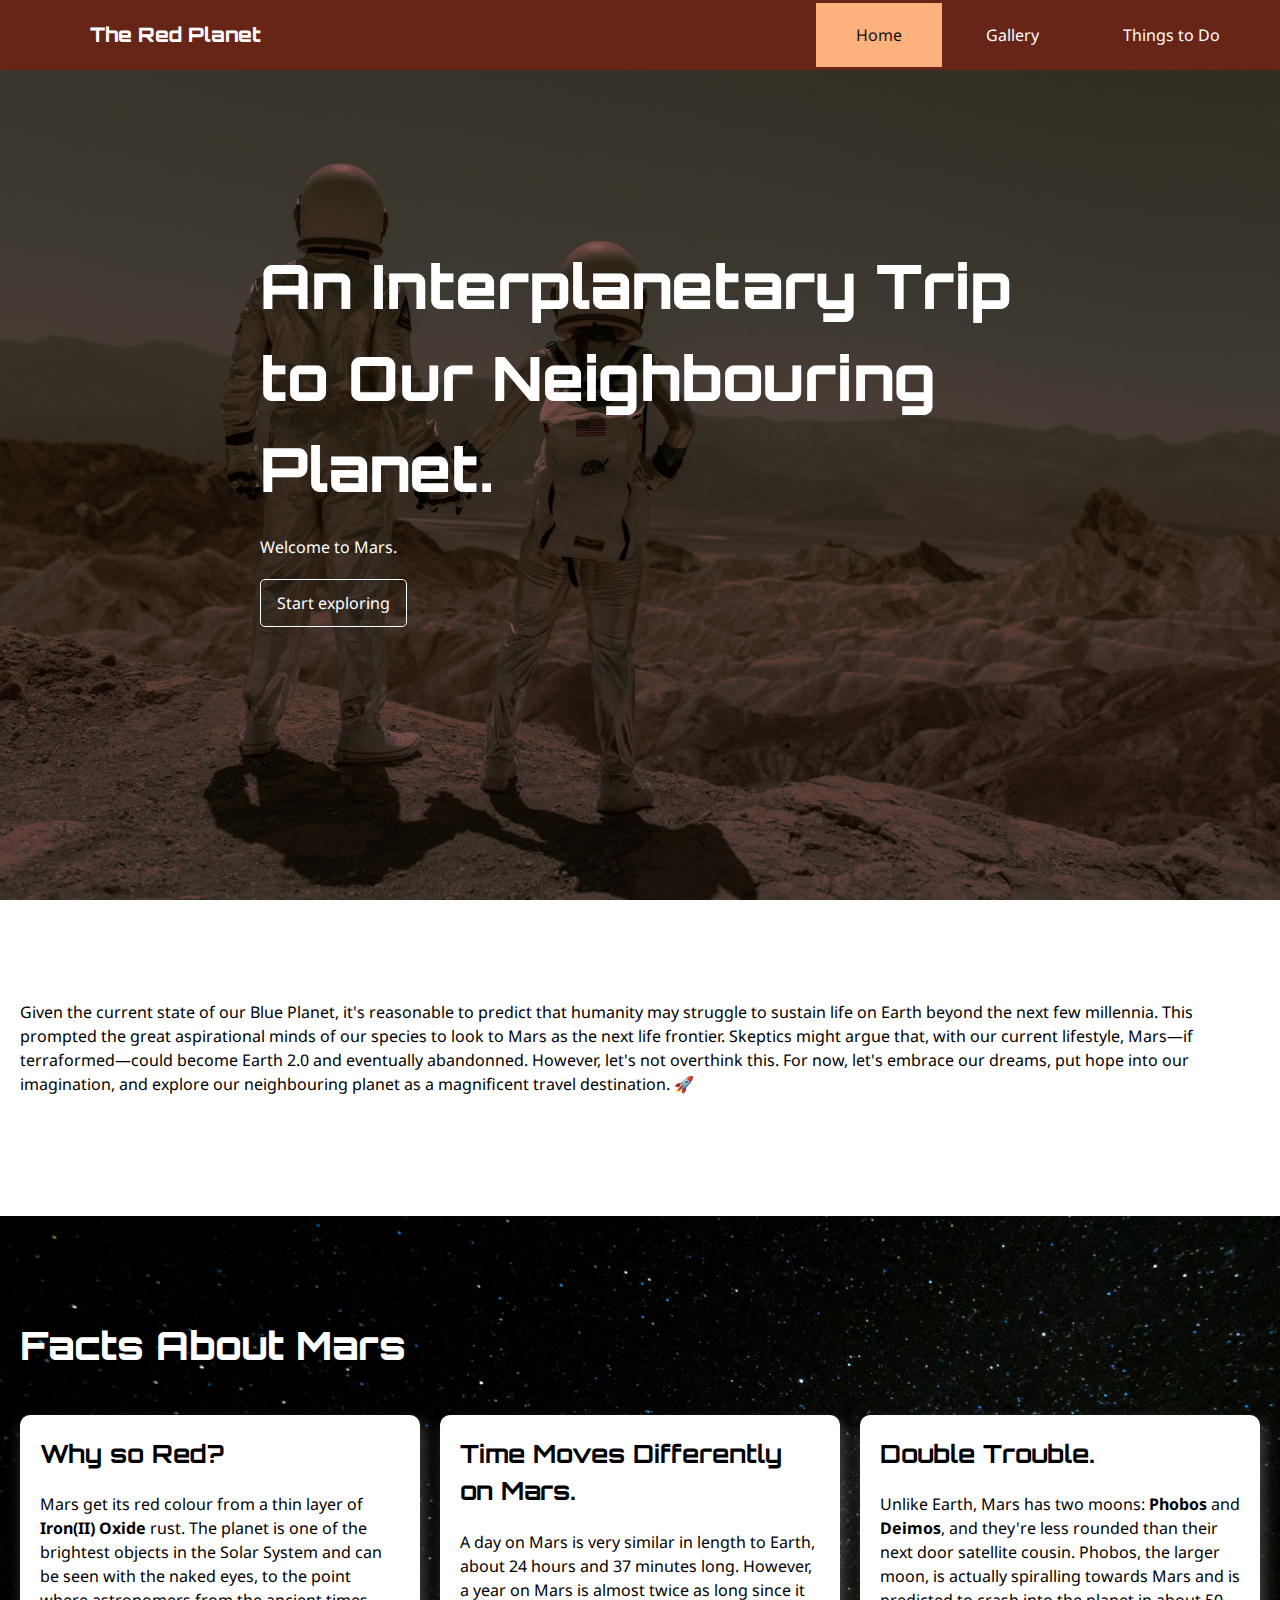
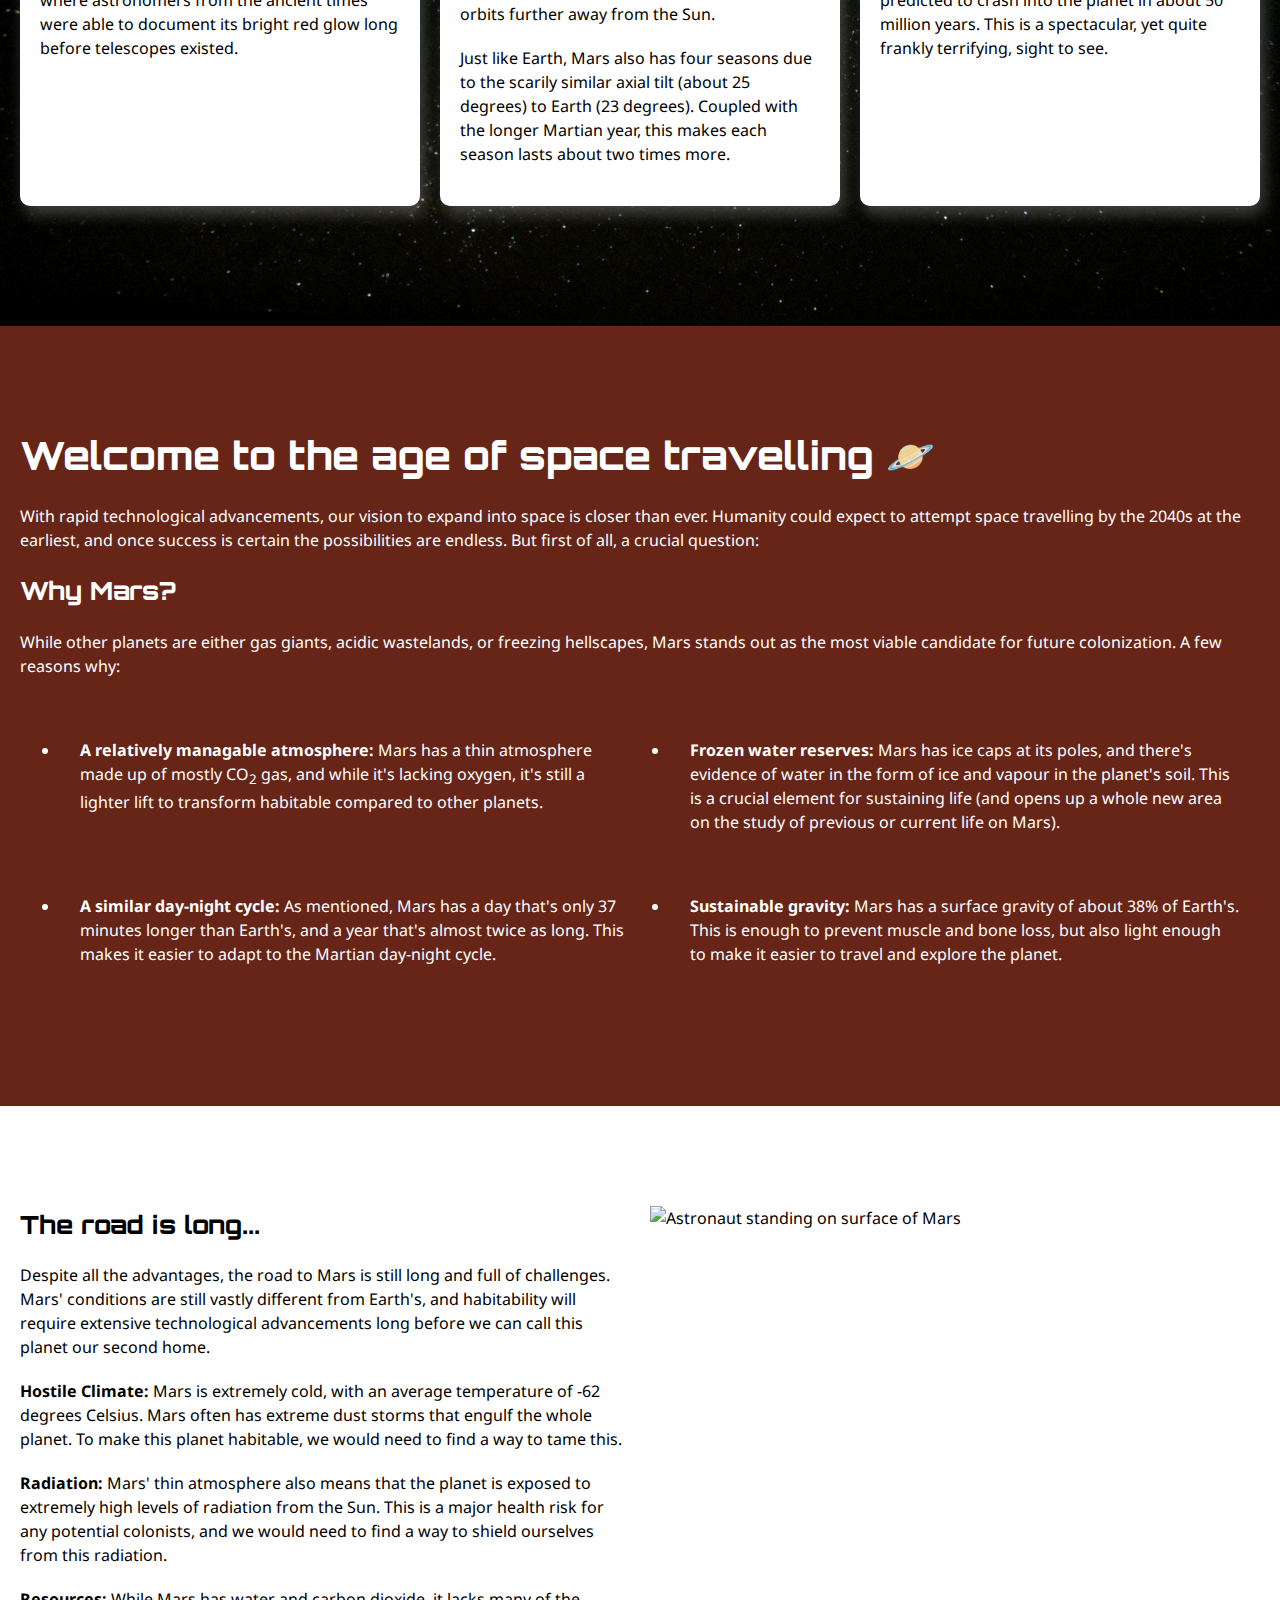
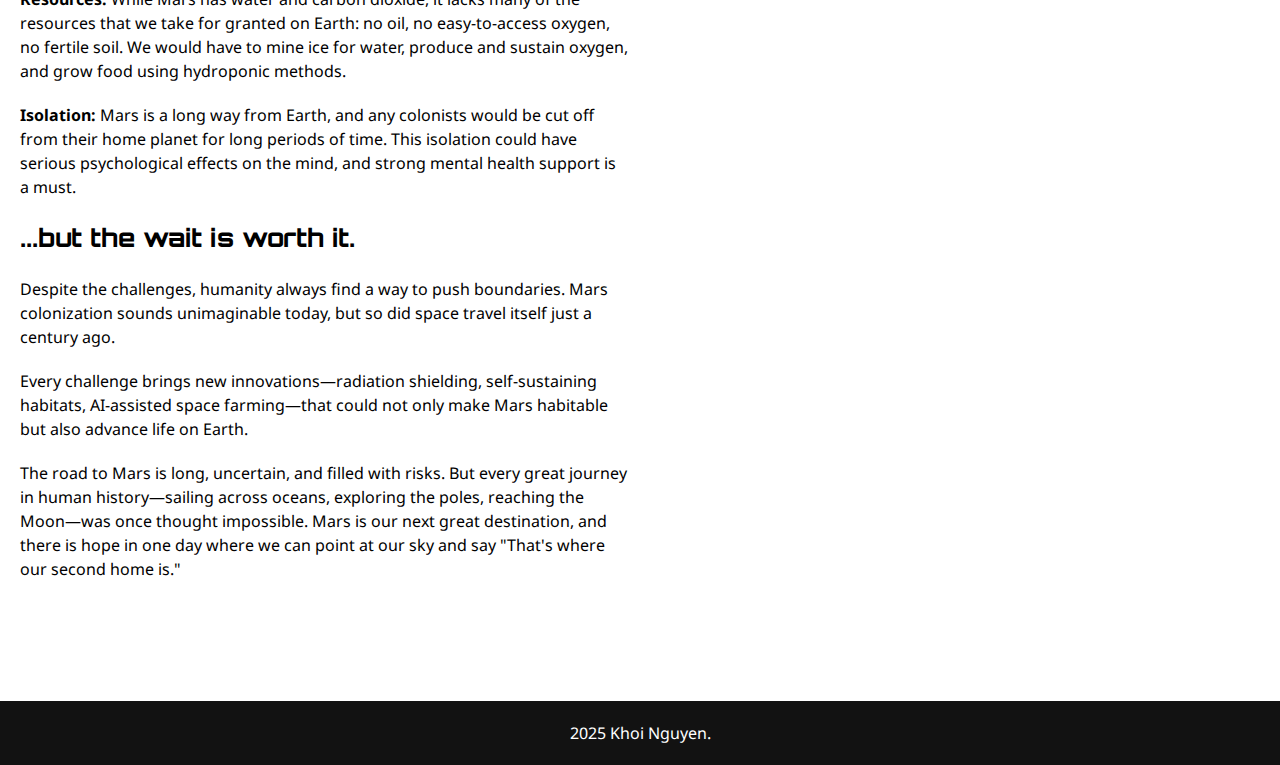
==== index.html @ 65ba0cb0 "Change things-to-do.html cards to flexbox" ====
<!DOCTYPE html>
<html lang="en-ca">

<head>
    <meta charset="UTF-8">
    <meta name="viewport" content="width=device-width, initial-scale=1.0">

    <link rel="preconnect" href="https://fonts.googleapis.com">
    <link rel="preconnect" href="https://fonts.gstatic.com" crossorigin>
    <link
        href="https://fonts.googleapis.com/css2?family=Noto+Sans:ital,wght@0,100..900;1,100..900&family=Orbitron:wght@400..900&display=swap"
        rel="stylesheet">

    <link rel="stylesheet" href="./css/reset.css">
    <link rel="stylesheet" href="./css/main.css">

    <link rel="icon" href="images/favicon.png">
    <title>The Red Planet</title>

</head>

<body>
    <a href="#main-content" class="skip-link">Skip to Content</a>
    <header>
        <nav>
            <div class="nav-container max-width">
                <p class="tagline">The Red Planet</p>
                <ul class="list-group-inline">
                    <li class="nav-current"><a href="#">Home</a></li>
                    <li><a href="./gallery.html">Gallery</a></li>
                    <li><a href="./things-to-do.html">Things to Do</a></li>
                </ul>
            </div>
        </nav>

        <div class="hero-banner hero-banner-home hero-banner-parallax overflow-hidden">
            <div class="hero-banner-content white">
                <h1>An Interplanetary Trip to Our Neighbouring Planet.</h1>
                <p>Welcome to Mars.</p>
                <button type="button" name="button" class="btn-ghost-reversed"><a href="#main-content"
                        class="btn-content">Start
                        exploring</a></button>
            </div>
        </div>
    </header>

    <main id="main-content">
        <section class="home-section-1 max-width pad-tb-100 pad-lr-20">
            <p>Given the current state of our Blue Planet, it's reasonable to predict that humanity may struggle to
                sustain life on Earth beyond the next few millennia. This prompted the great aspirational minds of our
                species to look to Mars as the next life frontier. Skeptics might argue that, with our current
                lifestyle, Mars—if terraformed—could become Earth 2.0 and eventually abandonned. However, let's not
                overthink this. For now, let's embrace our dreams, put hope into our imagination, and explore our
                neighbouring planet as a magnificent travel destination. 🚀</p>
        </section>

        <section class="home-section-2 bg-black pad-tb-100">
            <div class="max-width pad-lr-20">
                <h2 class="white">Facts About Mars</h2>
                <div class="grid grid-3 grid-gap-20 pad-tb-20" id="gallery">
                    <div class="gallery-item box-shadow-white bg-white rounded-corners pad-20">
                        <h3 class="bold">Why so Red?</h3>
                        <p>Mars get its red colour from a thin layer of <span class="bold">Iron(II) Oxide</span> rust.
                            The planet is one of the
                            brightest objects in the Solar System and can be seen with the naked eyes, to the point
                            where astronomers from the ancient times were able to document its bright red glow long
                            before telescopes existed.</p>
                    </div>

                    <div class="gallery-item box-shadow-white bg-white rounded-corners pad-20">
                        <h3 class="bold">Time Moves Differently on Mars.</h3>
                        <p>A day on Mars is very similar in length to Earth, about 24 hours and 37 minutes long.
                            However, a year on Mars is almost twice as long since it orbits further away from the Sun.
                        </p>
                        <p>Just like Earth, Mars also has four seasons due to the scarily similar axial tilt (about 25
                            degrees) to Earth (23 degrees). Coupled with the longer Martian year, this makes each season
                            lasts about two times more.</p>
                    </div>

                    <div class="gallery-item box-shadow-white bg-white rounded-corners pad-20">
                        <h3 class="bold">Double Trouble.</h3>
                        <p>Unlike Earth, Mars has two moons: <span class="bold">Phobos</span> and <span class="bold">Deimos</span>, and they're less rounded than their next
                            door satellite cousin. Phobos, the larger moon, is actually spiralling towards Mars and is
                            predicted
                            to crash into the planet in about 50 million years. This is a spectacular, yet quite frankly
                            terrifying, sight to see.</p>
                    </div>
                </div>

            </div>
        </section>

        <section class="home-section-3 white bg-dark-red pad-tb-100">
            <div class="max-width pad-lr-20">
                <h2>Welcome to the age of space travelling &#129680;</h2>
                <p>With rapid technological advancements, our vision to expand into space is closer than ever. Humanity
                    could expect to attempt space travelling by the 2040s at the earliest, and once success is certain
                    the possibilities are endless. But first of all, a crucial question:</p>
                <h3>Why Mars?</h3>
                <p>While other planets are either gas giants, acidic wastelands, or freezing hellscapes, Mars stands out
                    as the most viable candidate for future colonization. A few reasons why:</p>
                <ul class="grid grid-2 grid-gap-20 pad-tb-20">
                    <li class="pad-20"><span class="bold">A relatively managable atmosphere:</span> Mars has a thin
                        atmosphere made up
                        of mostly CO<sub>2</sub> gas, and while it's lacking oxygen, it's still a lighter lift to
                        transform habitable compared to other planets.</li>
                    <li class="pad-20"><span class="bold">Frozen water reserves:</span> Mars has ice caps at its poles,
                        and there's
                        evidence of water in the form of ice and vapour in the planet's soil. This is a crucial element
                        for sustaining life (and opens up a whole new area on the study of previous or current life on
                        Mars).</li>
                    <li class="pad-20"><span class="bold">A similar day-night cycle:</span> As mentioned, Mars has a day
                        that's only 37 minutes
                        longer than Earth's, and a year that's almost twice as long. This makes it easier to adapt to
                        the Martian day-night cycle.</li>
                    <li class="pad-20"><span class="bold">Sustainable gravity:</span> Mars has a surface gravity of
                        about 38% of Earth's. This is enough to prevent muscle and bone loss, but also light
                        enough to make it easier to travel and explore the planet.</li>
                </ul>
        </section>

        <section class="home-section-4 max-width pad-tb-100 pad-lr-20">
            <div class="grid grid-2 grid-gap-20">
                <div>
                    <h3>The road is long...</h3>
                    <p>Despite all the advantages, the road to Mars is still long and full of challenges. Mars'
                        conditions
                        are still vastly different from Earth's, and habitability will require extensive technological
                        advancements long before we can call this planet our second home.</p>

                    <p><span class="bold">Hostile Climate:</span> Mars is extremely cold, with an average temperature of
                        -62
                        degrees Celsius. Mars often has extreme dust storms that engulf the whole planet. To make this planet
                        habitable, we would need to find a way to tame this.</p>

                    <p><span class="bold">Radiation:</span> Mars' thin atmosphere also means that the planet is exposed
                        to
                        extremely high levels of radiation from the Sun. This is a major health risk for any potential
                        colonists, and we would need to find a way to shield ourselves from this radiation.</p>

                    <p><span class="bold">Resources:</span> While Mars has water and carbon dioxide, it lacks many of
                        the
                        resources that we take for granted on Earth: no oil, no easy-to-access oxygen, no fertile soil.
                        We
                        would have to mine ice for water, produce and sustain oxygen, and grow food using hydroponic
                        methods.</p>

                    <p><span class="bold">Isolation:</span> Mars is a long way from Earth, and any colonists would be
                        cut
                        off from their home planet for long periods of time. This isolation could have serious
                        psychological
                        effects on the mind, and strong mental health support is a must.</p>

                    <h3>...but the wait is worth it.</h3>
                    <p>Despite the challenges, humanity always find a way to push boundaries. Mars colonization sounds
                        unimaginable today, but so did space travel itself just a century ago.</p>

                    <p>Every challenge brings new innovations—radiation shielding, self-sustaining habitats, AI-assisted
                        space farming—that could not only make Mars habitable but also advance life on Earth.</p>

                    <p>The road to Mars is long, uncertain, and filled with risks. But every great journey in human
                        history—sailing across oceans, exploring the poles, reaching the Moon—was once thought
                        impossible.
                        Mars is our next great destination, and there is hope in one day where we can point at our sky
                        and
                        say "That's where our second home is."</p>
                </div>

                <div id="lightbox-gallery">
                    <div class="lightbox-overlay"><button class="btn-reg white" id="lightbox-btn"><svg width="32"
                                height="32" viewBox="0 0 32 32" fill="none" xmlns="http://www.w3.org/2000/svg"
                                style="stroke: white; stroke-width: 4;">
                                <line x1="3" y1="3" x2="29" y2="29" />
                                <line x1="29" y1="3" x2="3" y2="29" />
                            </svg>
                            <p>Exit</p>
                        </button></div>
                    <picture class="gallery-item"  style="height: 100%;">
                        <source srcset="./images/mars-3-400px.jpg,
                                ./images/mars-3-800px.jpg 2x,
                                ./images/mars-3-1200px.jpg 3x" media="(max-width: 320px)">

                        <source srcset="./images/mars-3-800px.jpg,
                                ./images/mars-3-1600px.jpg 2x,
                                ./images/mars-3-2400px.jpg 3x" media="(max-width: 768px)">

                        <source srcset="./images/mars-3-1200px.jpg,
                                ./images/mars-3-2400px.jpg 2x,
                                ./images/mars-3-3600px.jpg 3x" media="(max-width: 1024px)">


                        <img src="./images/mars-3-3600px.jpg" alt="Astronaut standing on surface of Mars">
                    </picture>
                </div>
            </div>


        </section>
    </main>

    <footer class="bg-black white pad-tb-20">
        <div class="max-width text-center">

            <p class="marg-b-0">2025 Khoi Nguyen.</p>
        </div>

    </footer>

    <script src="./js/myscripts.js"></script>
</body>

</html>
---- css/main.css ----
/* ---------- UNIVERSAL STYLES ---------- */

* {
    font-family: Helvetica, sans-serif;
    font-family: "Noto Sans", sans-serif;
    line-height: auto;
    scroll-behavior: smooth;
    --black: #121212;
    --white: #fff;
    --light-grey: #d6d6d6;
    --primary: #672518;
    --secondary: #fdb17d;
}

h1,
h2,
h3,
h4,
h5,
h6,
p {
    margin-bottom: 20px;
}

h1,
h2,
h3,
h4,
h5,
h6 {
    font-family: "Orbitron", sans-serif;
    font-weight: 800;
}

a {
    color: var(--primary);
}

button {
border-radius: 5px;
}

button a {
    display: inline-block;
    text-decoration: none;
    padding: 10px;
}

section {
    margin-bottom: 20px;
}

table {
    width: 100%;
    border-spacing: 0;
    text-align: left;
    border-collapse: collapse;
}

th,
td {
    border: 1px solid var(--black);
    padding: 10px;
}

.table-content-center thead,
.table-content-center tbody td {
    text-align: center;
}

.skip-link {
    position: absolute;
    top: -100px;
    left: 0;
    padding: 20px;
    z-index: 2000000;
    font-size: 1.25rem;
    background-color: var(--white);
}

.skip-link:focus {
    top: 0;
}

picture {
    width: 100%;
}

picture img {
    width: 100%;
    height: 100%;
    object-fit: cover;
}




/* ---------- REUSABLE CLASSES ---------- */

.block {
    display: block;
}

.max-width {
    max-width: 1440px;
    margin-left: auto;
    margin-right: auto;
}

.max-width-narrow {
    max-width: 800px;
    margin-left: auto;
    margin-right: auto;
}

.overflow-hidden {
    overflow: hidden;
}

.vertical-align {
    margin-top: auto;  
    margin-bottom: auto;
}



.flex {
    display: flex;
    flex-direction: column;
    flex-wrap: wrap;
}

.flex-row {
    flex-direction: row;
}

.flex-reverse {
    flex-direction: column-reverse;
}

.flex-a-i-center {
    align-items: center;
}

.flex-a-s-center {
    align-self: center;
}

/* .gap-20 {
    gap: 20px;
} */

.flex-item-r-25 {
    flex: 0 0 50%;
    padding: 10px;
}

.flex-item-img img {
    position: relative;
    min-width: 135%;
    left: -20%;
    top: -10%;
}

.flex-item-33,
.flex-item-50,
.flex-item-67,
.flex-item-100 {
    flex: 100%;
}



.grid {
    display: grid;
}

.grid-1-2-3rd, .grid-2, .grid-3, .grid-4 {
    grid-template-columns: 1fr;
}

.grid-gap-20 {
    gap: 20px;
}

.grid-content-center {
    justify-content: center;
    align-items: center;
}



.h-sans {
    font-family: "Noto Sans", serif;
}

.text-center {
    text-align: center;
}

.bold {
    font-weight: bold;
}

.italic {
    font-style: italic;
}

.white,
.text-white {
    color: white;
}



.bg-white {
    background-color: var(--white);
}

.bg-black {
    background-color: var(--black);
}

.bg-grey {
    background-color: var(--light-grey);
}

.bg-dark-red {
    background-color: var(--primary);
}

.bg-light-red {
    background-color: var(--secondary);
}



.box-shadow {
    box-shadow: 4px 8px 16px rgba(144, 144, 144, .3);
}

.box-shadow-white {
    box-shadow: 4px 8px 16px rgba(255, 255, 255, .25);
}

.box-shadow-light-red {
    box-shadow: 4px 8px 16px rgba(255, 212, 212, .3);
}

.rounded-corners {
    border-radius: 10px;
}



/* margins and paddings */

.marg-b-20, .marg-b-50 {
    margin-bottom: 20px;
}

.marg-b-0 {
    margin-bottom: 0;
}

.pad-20 {
    padding: 20px;
}

.pad-lr-20 {
    padding-left: 20px;
    padding-right: 20px;
}

.pad-tb-20 {
    padding-top: 20px;
    padding-bottom: 20px;
}

.pad-tb-50 {
    padding-top: 50px;
    padding-bottom: 50px;
}

.pad-tb-100 {
    padding-top: 20px;
    padding-bottom: 20px;
}



.btn-reg {
    border: none;
    background-color: var(--primary);
}

.btn-reg a {
    color: var(--white) !important;
}

.btn-reg a:hover {
    color: var(--black);
}

.btn-reversed {
    border: none;
    background-color: var(--white);
}

.btn-reversed a {
    color: var(--primary) !important;
}

.btn-reversed:hover {
    background-color: var(--black);
}

.btn-reversed a:hover {
    color: var(--white) !important;
}

.btn-ghost-reversed {
    border: 1px solid var(--white);
    background: none;
}

.btn-ghost-reversed a {
    color: var(--white) !important;
}

.btn-ghost-reversed:hover {
    background-color: var(--secondary);
    border-color: var(--secondary);
}

.btn-ghost-reversed a:hover {
    color: var(--black) !important;
}



.lightbox {
    position: fixed;
    z-index: 1500;
    bottom: calc(25% - 200px);
    left: 0;
    width: 100%;
    height: fit-content;
    max-width: 800px;
    padding: 20px;
}

.lightbox img {
    object-fit: contain;

}

.lightbox-overlay {
    display: none;
    position: fixed;
    z-index: 1000;
    top: 0;
    left: 0;
    width: 100%;
    height: 100%;
    background-color: var(--black);
}

.lightbox-overlay button {
    position: absolute;
    z-index: 2000;
    top: calc(30%);
    right: 0;
    background-color: inherit;
    padding: 20px;
}

.lightbox-overlay svg, .lightbox-overlay p {
    position: relative;
    z-index: 2500;
}



.ani-up {
    transition: transform 0.4s ease-in-out;
    transform: translateY(-16px);
}



/* ---------- HEADER STYLES ---------- */

nav {
    position: fixed;
    top: 0;
    width: 100%;
    z-index: 10000;
    background-color: var(--primary);
    padding: 0 20px;
}

.nav-container {
    width: 100%;
    display: flex;
    flex-direction: column;
    justify-content: space-between;
    align-items: center;
    margin-left: auto;
    margin-right: auto;
    text-align: center;
}

.nav-container ul {
    width: 100%;
    padding: 0;
}

.nav-container li {
    display: inline-block;
    width: 100%;
}

.nav-container li:hover {
    background-color: var(--secondary);
}

nav p,
nav a {
    display: inline-block;
    width: 100%;
    color: var(--white);
    text-decoration: none;
}

nav a {
    padding: 20px 40px;
}

nav a:hover {
    color: var(--black);
}

nav .tagline {
    font-size: 1.25rem;
    font-family: "Orbitron", sans-serif;
    font-weight: 800;
    padding: 20px;
    margin-bottom: 0;
}

.nav-current {
    background-color: var(--secondary);
}

.nav-current a {
    color: var(--black);
}

.nav-current:hover, .nav-current a:hover {
    pointer-events: none;
}



.hero-banner-home {
    background-color: rgba(67, 7, 7, 0.67);
    background-image: url("../images/mars-1.jpg");
    background-blend-mode: color-burn;
    min-height: 100vh !important;
    margin-top: 100px;

}

.hero-banner-attr {
    background-color: var(--light-grey);
}

.hero-banner {
    background-size: cover;
    background-position: center;
    background-repeat: no-repeat;
    height: 20vh;
    min-height: 300px;
}

.hero-banner-content {
    max-width: 800px;
    padding: 20px;
    /* background-color: #eb2940; */
    margin-left: auto;
    margin-right: auto;
    margin-top: 2vh;
}

.hero-banner-home .hero-banner-content {
    margin-top: 40vh;
}

.hero-banner-parallax {
    background-attachment: fixed;
}



/* ---------- MAIN CONTENT STYLES ---------- */

.home-section-2 {
    background-image: url("../images/stars-1.jpg");
    background-size: cover;
    background-position: center;
    background-repeat: no-repeat;
}



@media only screen and (min-width: 768px) {

    /* Type scale setup by https://typescale.com/ */

    h1 {
        font-size: 3.815rem;
    }

    h2 {
        font-size: 2.441rem;
    }

    /* h3 {
        font-size: 1.953rem;
    } */

    h3,
    h4 {
        font-size: 1.563rem;
    }

    h5 {
        font-size: 1.25rem;
    }

    h6 {
        font-size: 1rem;
    }

    section {
        margin-bottom: 0;
    }

    .marg-b-50 {
        margin-bottom: 50px;
    }

    .pad-tb-100 {
        padding-top: 100px;
        padding-bottom: 100px;
    }



    .flex {
        flex-direction: row;
        flex-wrap: wrap;
    }

    .flex-item-r-25 {
        flex: 25%;
    }

    .flex-item-33 {
        flex: 0 0 33.3%;
    }

    .flex-item-50 {
        flex: 0 0 50%;
    }

    .flex-item-67 {
        flex: 0 0 66.7%;
    }

    .grid-1-2-3rd {
        grid-template-columns: 1fr 2fr;
    }

    .grid-2, .grid-4 {
        grid-template-columns: repeat(2, 1fr);
    }

    .grid-3 {
        grid-template-columns: repeat(3, 1fr);
    }



    .nav-container {
        flex-direction: row;
    }

    .nav-container ul {
        width: 75%;
        text-align: end;
    }

    .nav-container li {
        width: max-content;
    }

    nav .tagline {
        width: 25%;
    }

    .hero-banner {
        height: 20vh;
        padding: 40px;
    }

    .hero-banner-home {
        margin-top: 0;
    }

    .hero-banner-home .hero-banner-content {
        margin-top: 20vh;
    }

}

@media only screen and (min-width: 1024px) {

    .grid-4 {
        grid-template-columns: repeat(4, 1fr);
    }

    .lightbox {
        bottom: calc(25% - 100px);
        left: calc(50% - 400px);
        padding: 40px;
    }

    .lightbox-overlay button {
        top: 10%;
        right: 10%;
    }

}
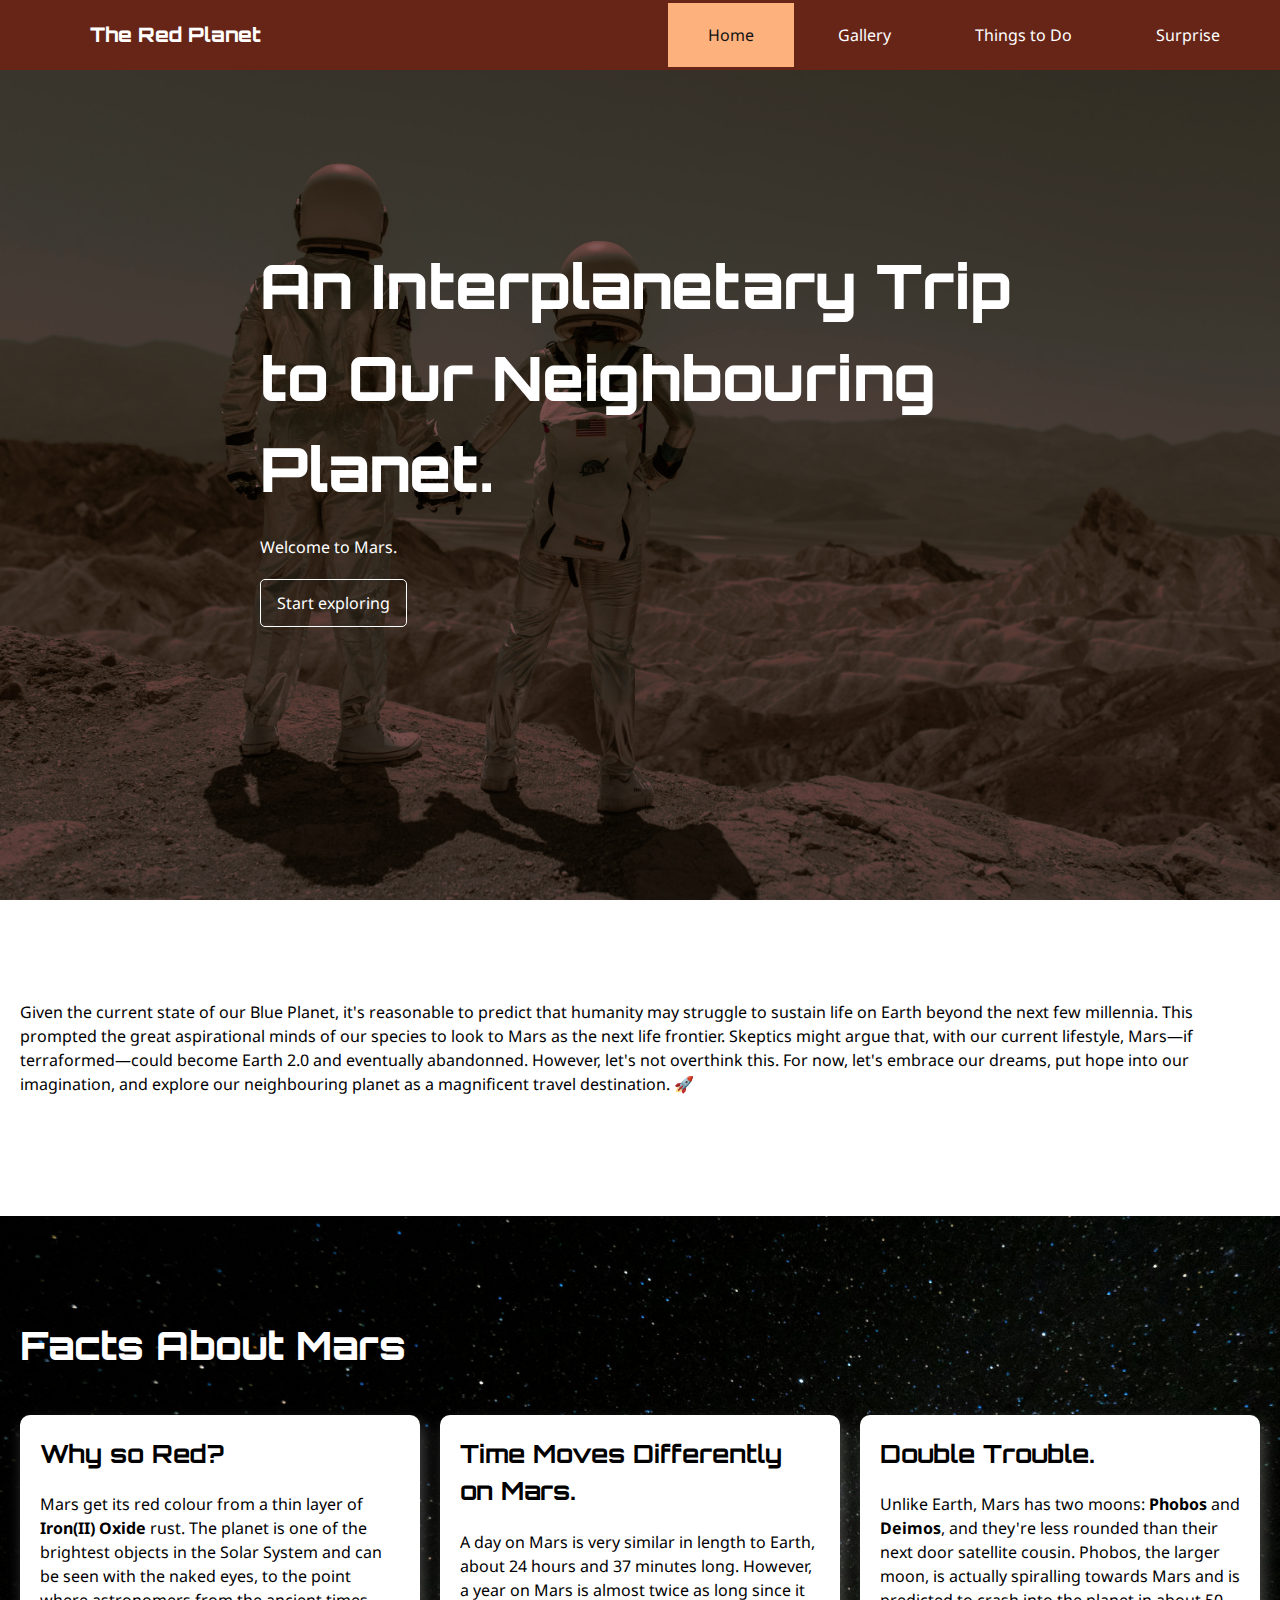
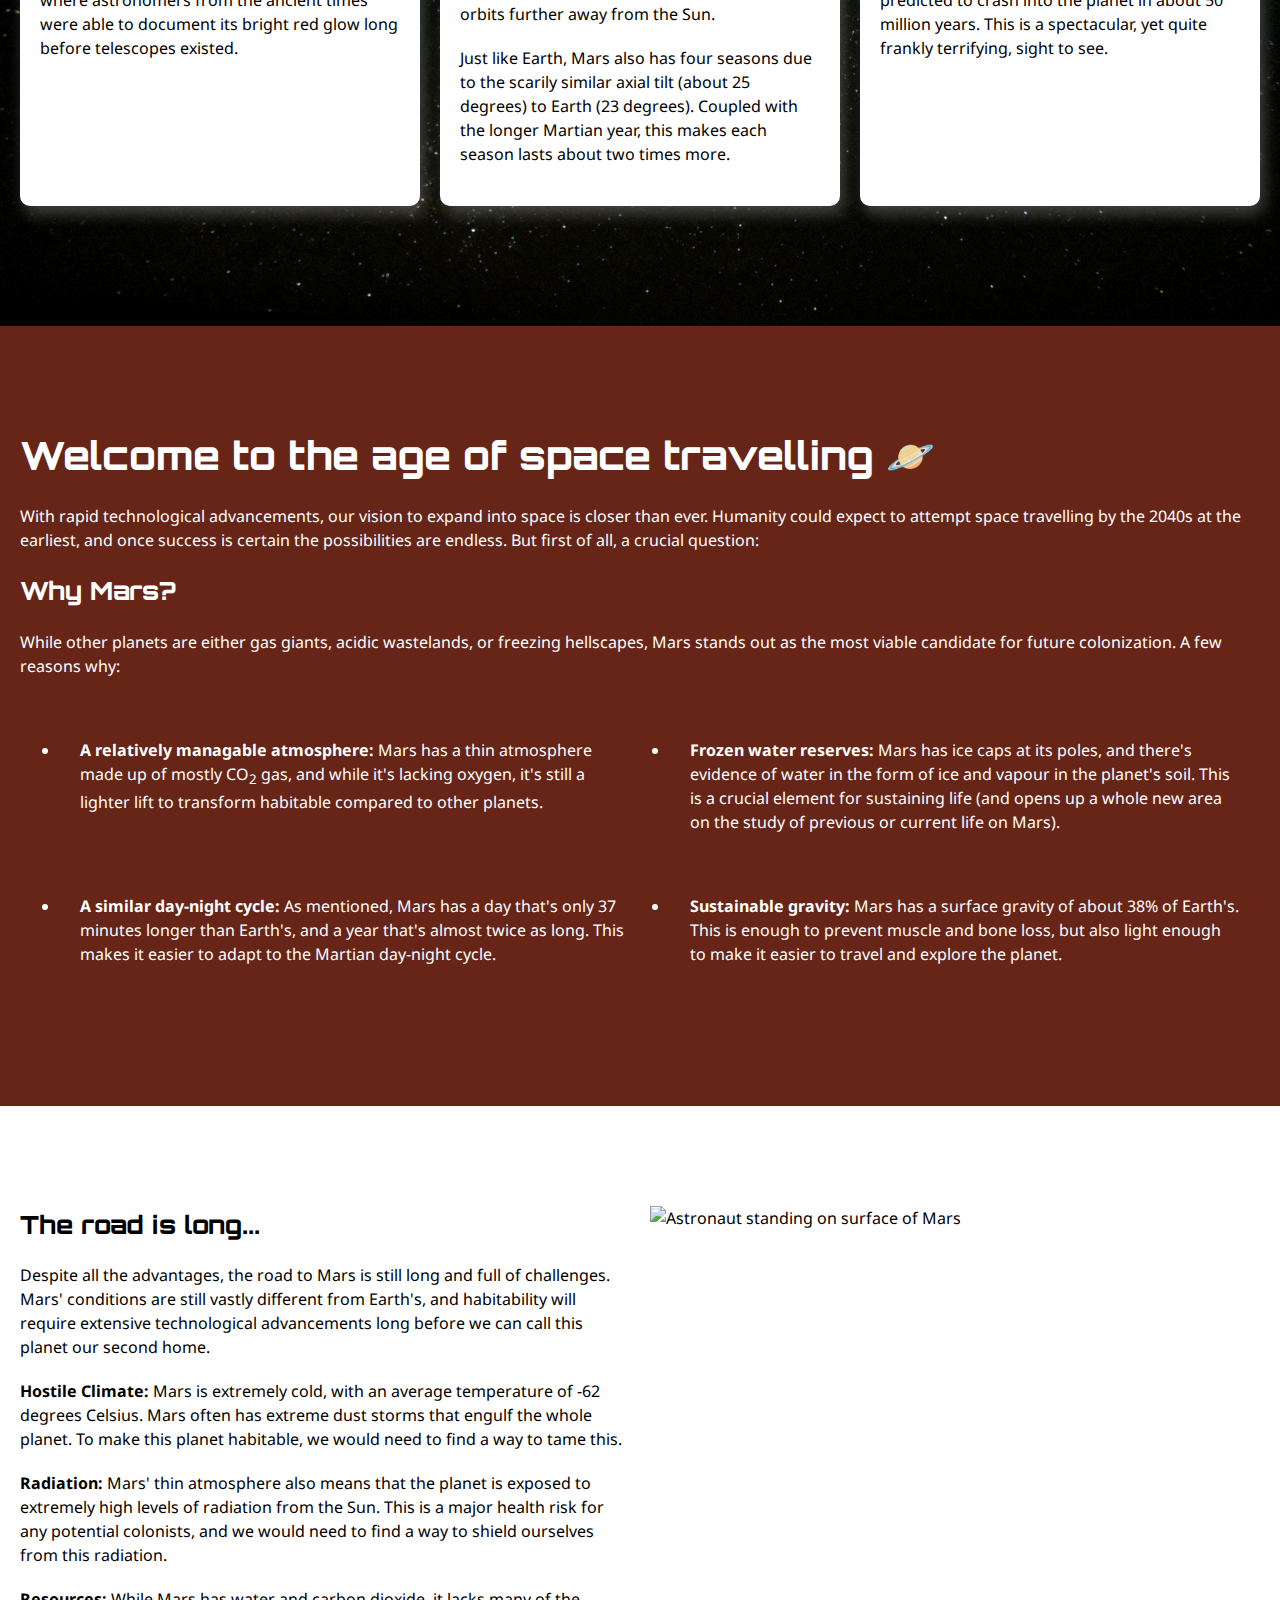
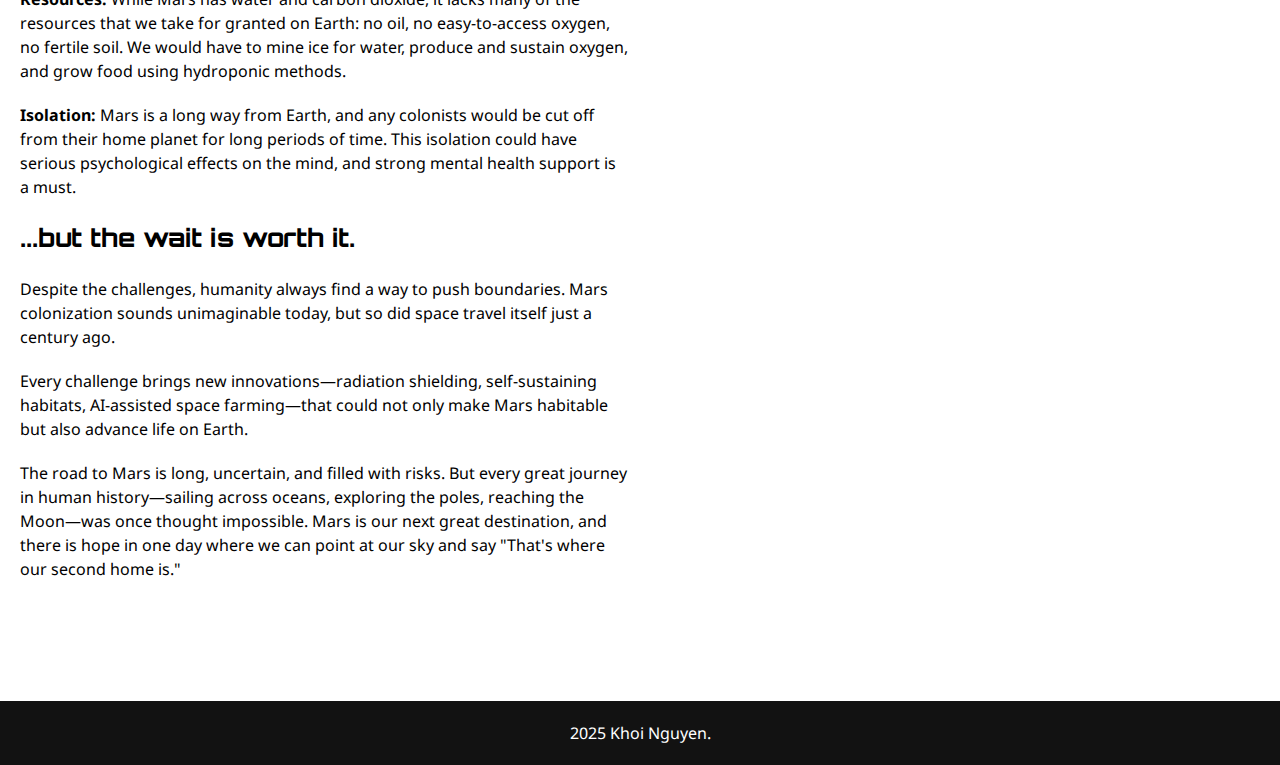
==== commit c85451ea: "Change top position of lightbox content and add more to things to do" ====
--- a/index.html
+++ b/index.html
@@ -29,6 +29,7 @@
                     <li class="nav-current"><a href="#">Home</a></li>
                     <li><a href="./gallery.html">Gallery</a></li>
                     <li><a href="./things-to-do.html">Things to Do</a></li>
+                    <li><a href="./surprise.html">Surprise</a></li>
                 </ul>
             </div>
         </nav>
@@ -57,7 +58,7 @@
         <section class="home-section-2 bg-black pad-tb-100">
             <div class="max-width pad-lr-20">
                 <h2 class="white">Facts About Mars</h2>
-                <div class="grid grid-3 grid-gap-20 pad-tb-20" id="gallery">
+                <div class="grid grid-3 grid-gap-20 pad-tb-20" id="hover-gallery">
                     <div class="gallery-item box-shadow-white bg-white rounded-corners pad-20">
                         <h3 class="bold">Why so Red?</h3>
                         <p>Mars get its red colour from a thin layer of <span class="bold">Iron(II) Oxide</span> rust.
@@ -79,7 +80,8 @@
 
                     <div class="gallery-item box-shadow-white bg-white rounded-corners pad-20">
                         <h3 class="bold">Double Trouble.</h3>
-                        <p>Unlike Earth, Mars has two moons: <span class="bold">Phobos</span> and <span class="bold">Deimos</span>, and they're less rounded than their next
+                        <p>Unlike Earth, Mars has two moons: <span class="bold">Phobos</span> and <span
+                                class="bold">Deimos</span>, and they're less rounded than their next
                             door satellite cousin. Phobos, the larger moon, is actually spiralling towards Mars and is
                             predicted
                             to crash into the planet in about 50 million years. This is a spectacular, yet quite frankly
@@ -130,7 +132,8 @@
 
                     <p><span class="bold">Hostile Climate:</span> Mars is extremely cold, with an average temperature of
                         -62
-                        degrees Celsius. Mars often has extreme dust storms that engulf the whole planet. To make this planet
+                        degrees Celsius. Mars often has extreme dust storms that engulf the whole planet. To make this
+                        planet
                         habitable, we would need to find a way to tame this.</p>
 
                     <p><span class="bold">Radiation:</span> Mars' thin atmosphere also means that the planet is exposed
@@ -167,15 +170,16 @@
                 </div>
 
                 <div id="lightbox-gallery">
-                    <div class="lightbox-overlay"><button class="btn-reg white" id="lightbox-btn"><svg width="32"
-                                height="32" viewBox="0 0 32 32" fill="none" xmlns="http://www.w3.org/2000/svg"
-                                style="stroke: white; stroke-width: 4;">
-                                <line x1="3" y1="3" x2="29" y2="29" />
-                                <line x1="29" y1="3" x2="3" y2="29" />
-                            </svg>
-                            <p>Exit</p>
-                        </button></div>
-                    <picture class="gallery-item"  style="height: 100%;">
+                    <div class="lightbox-overlay"></div>
+                    <button class="btn-reg white" id="lightbox-btn"><svg width="32" height="32" viewBox="0 0 32 32"
+                            fill="none" xmlns="http://www.w3.org/2000/svg" style="stroke: white; stroke-width: 4;">
+                            <line x1="3" y1="3" x2="29" y2="29" />
+                            <line x1="29" y1="3" x2="3" y2="29" />
+                        </svg>
+                        <p>Exit</p>
+                    </button>
+                    
+                    <picture class="gallery-item" style="height: 100%;">
                         <source srcset="./images/mars-3-400px.jpg,
                                 ./images/mars-3-800px.jpg 2x,
                                 ./images/mars-3-1200px.jpg 3x" media="(max-width: 320px)">
@@ -193,17 +197,13 @@
                     </picture>
                 </div>
             </div>
-
-
         </section>
     </main>
 
     <footer class="bg-black white pad-tb-20">
         <div class="max-width text-center">
-
             <p class="marg-b-0">2025 Khoi Nguyen.</p>
         </div>
-
     </footer>
 
     <script src="./js/myscripts.js"></script>
--- a/css/main.css
+++ b/css/main.css
@@ -12,6 +12,10 @@
     --secondary: #fdb17d;
 }
 
+body {
+    min-height: 100vh;
+}
+
 h1,
 h2,
 h3,
@@ -342,11 +346,12 @@
 .lightbox {
     position: fixed;
     z-index: 1500;
-    bottom: calc(25% - 200px);
+    bottom: 0;
     left: 0;
     width: 100%;
-    height: fit-content;
-    max-width: 800px;
+    height: 100%;
+    max-height: calc(100% - 346px); /* Compensate for nav height 326px */
+    /* max-width: 400px; */
     padding: 20px;
 }
 
@@ -356,7 +361,6 @@
 }
 
 .lightbox-overlay {
-    display: none;
     position: fixed;
     z-index: 1000;
     top: 0;
@@ -366,18 +370,18 @@
     background-color: var(--black);
 }
 
-.lightbox-overlay button {
-    position: absolute;
+#lightbox-btn {
+    position: fixed;
+    background-color: initial !important;
     z-index: 2000;
-    top: calc(30%);
+    top: 346px; /* to compensate mobile nav height 326px */
     right: 0;
     background-color: inherit;
     padding: 20px;
 }
 
-.lightbox-overlay svg, .lightbox-overlay p {
-    position: relative;
-    z-index: 2500;
+.lightbox-overlay, #lightbox-btn {
+    display: none;
 }
 
 
@@ -487,7 +491,6 @@
 .hero-banner-content {
     max-width: 800px;
     padding: 20px;
-    /* background-color: #eb2940; */
     margin-left: auto;
     margin-right: auto;
     margin-top: 2vh;
@@ -567,16 +570,8 @@
         flex: 25%;
     }
 
-    .flex-item-33 {
-        flex: 0 0 33.3%;
-    }
-
-    .flex-item-50 {
+    .flex-item-50, .flex-item-33 , .flex-item-67 {
         flex: 0 0 50%;
-    }
-
-    .flex-item-67 {
-        flex: 0 0 66.7%;
     }
 
     .grid-1-2-3rd {
@@ -589,6 +584,14 @@
 
     .grid-3 {
         grid-template-columns: repeat(3, 1fr);
+    }
+
+    .lightbox {
+        max-height: calc(100% - 90px); /* Compensate for nav height 70px */
+    }
+
+    #lightbox-btn {
+        top: 90px;
     }
 
 
@@ -627,19 +630,16 @@
 
 @media only screen and (min-width: 1024px) {
 
+    .flex-item-33 {
+        flex: 0 0 33.3%;
+    }
+
+    .flex-item-67 {
+        flex: 0 0 66.7%;
+    }
+
     .grid-4 {
         grid-template-columns: repeat(4, 1fr);
     }
 
-    .lightbox {
-        bottom: calc(25% - 100px);
-        left: calc(50% - 400px);
-        padding: 40px;
-    }
-
-    .lightbox-overlay button {
-        top: 10%;
-        right: 10%;
-    }
-
 }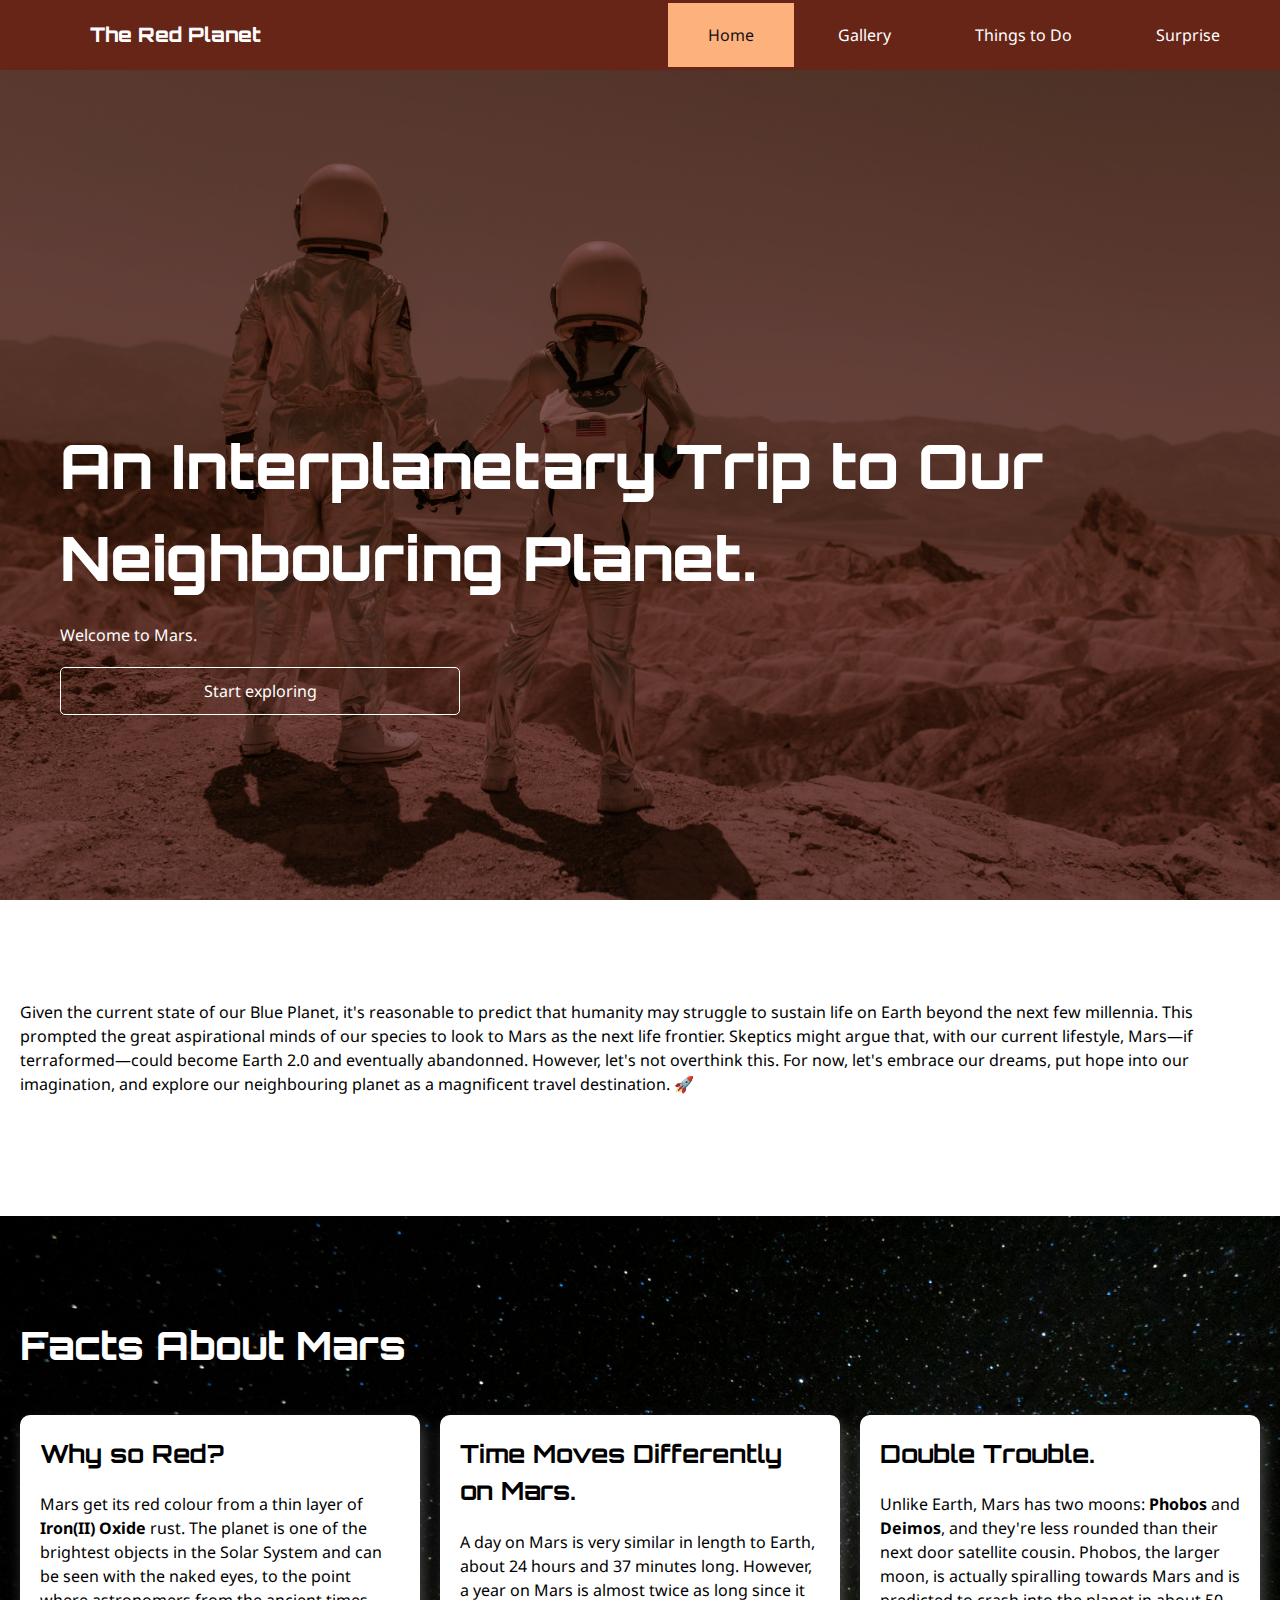
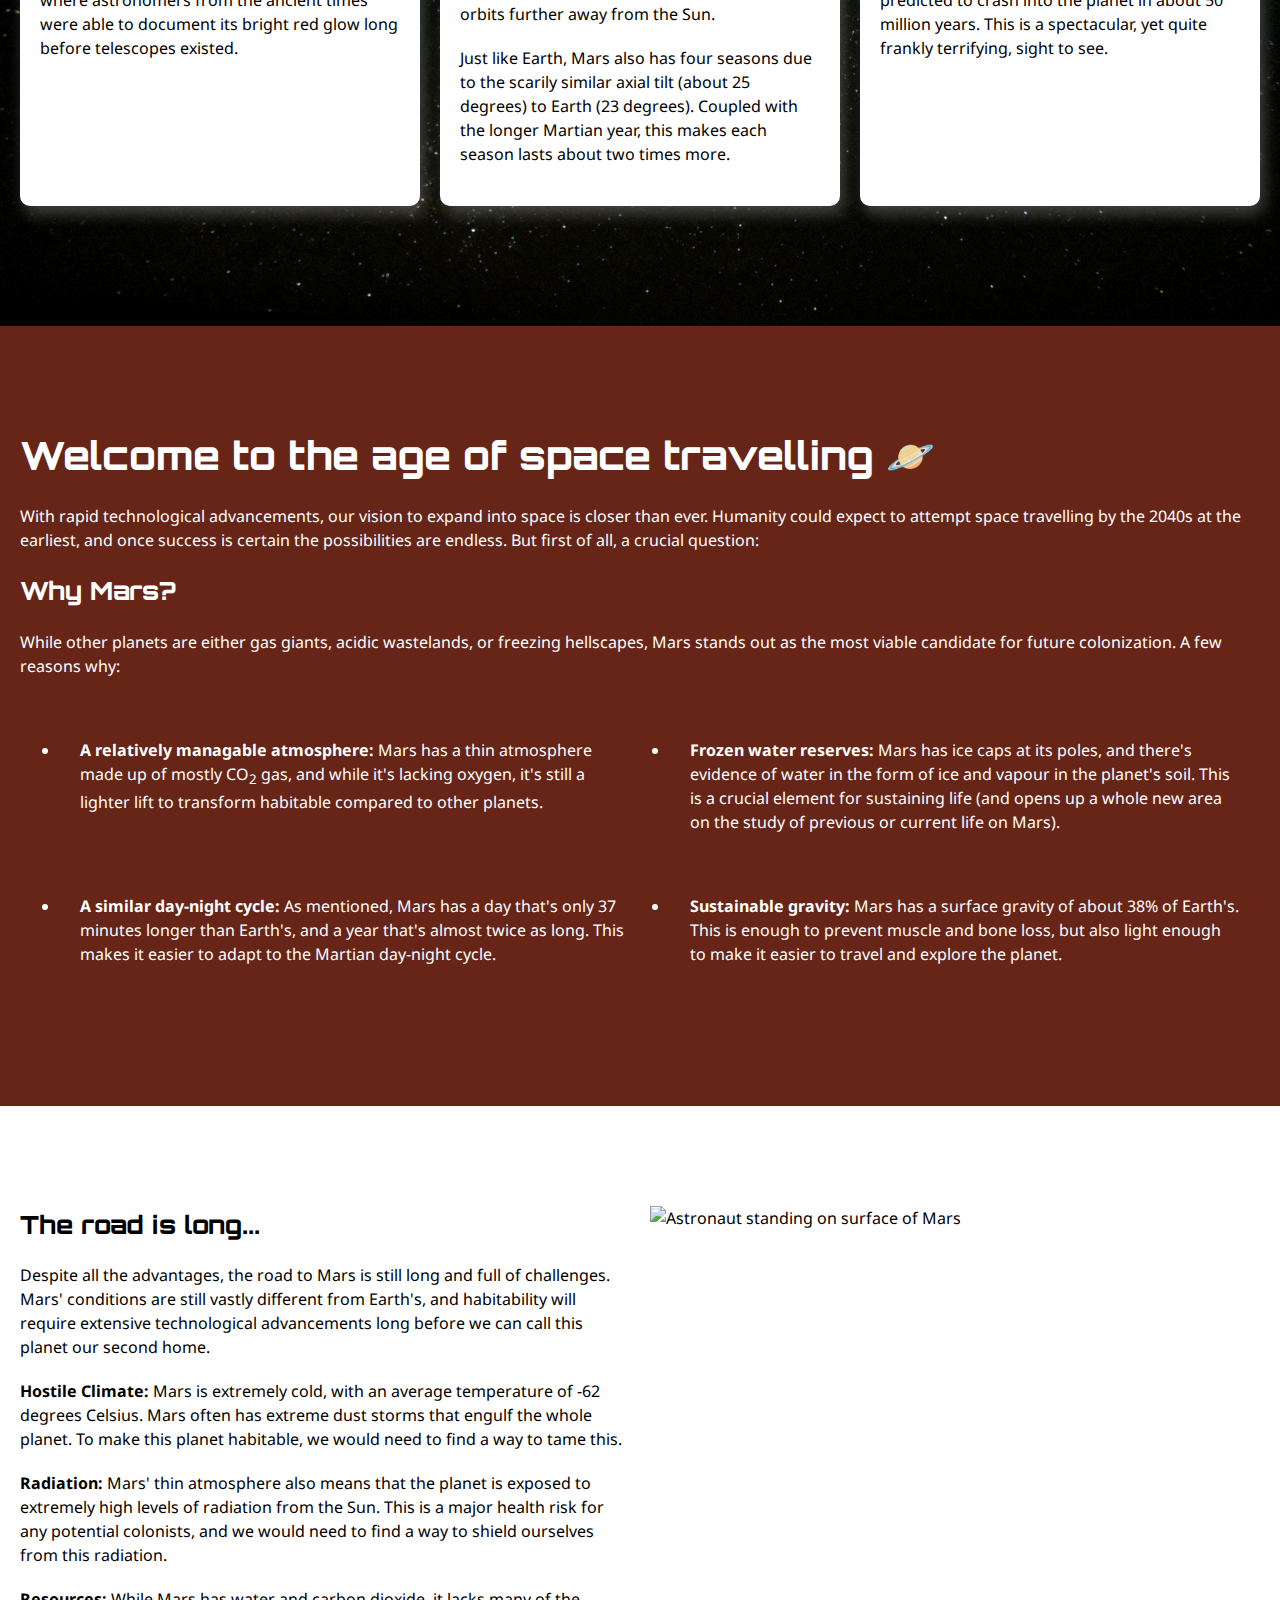
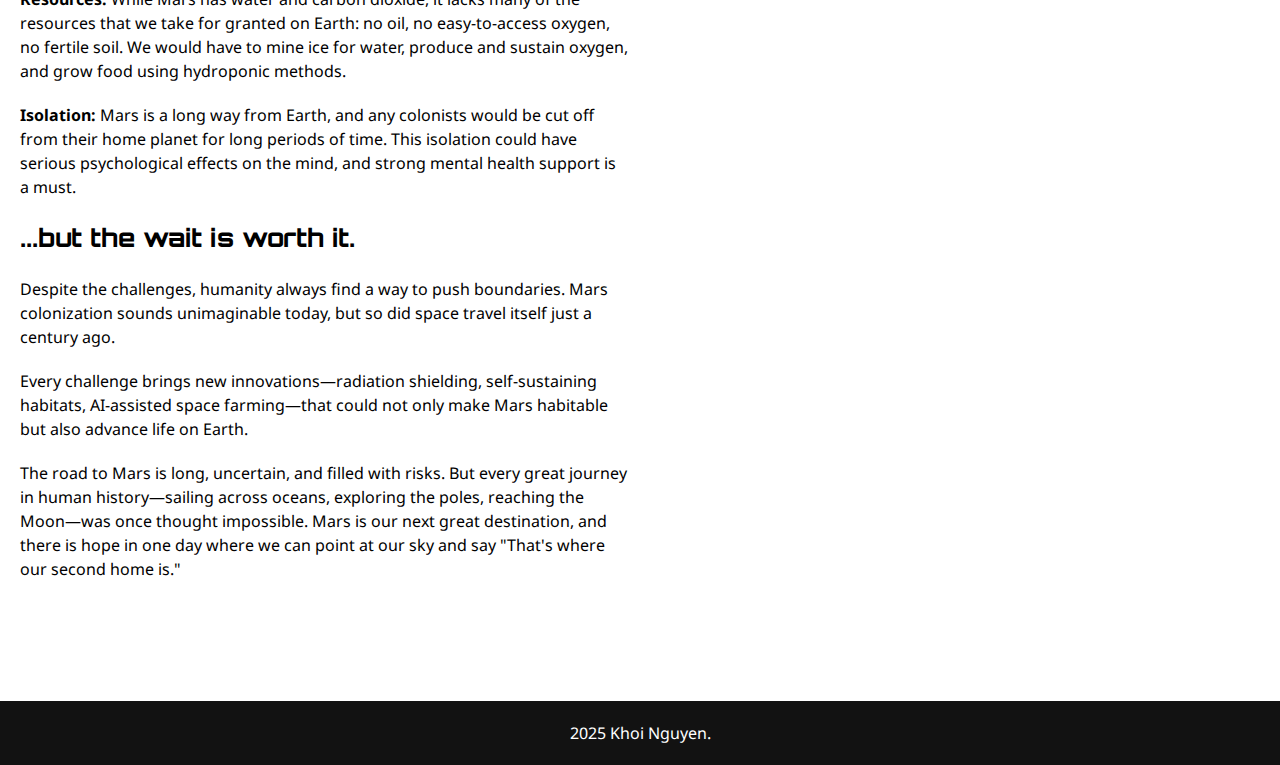
==== commit 507533f9: "Update favicon path location" ====
--- a/index.html
+++ b/index.html
@@ -14,9 +14,8 @@
     <link rel="stylesheet" href="./css/reset.css">
     <link rel="stylesheet" href="./css/main.css">
 
-    <link rel="icon" href="images/favicon.png">
+    <link rel="icon" href="./images/favicon.png">
     <title>The Red Planet</title>
-
 </head>
 
 <body>
--- a/css/main.css
+++ b/css/main.css
@@ -47,6 +47,7 @@
 button a {
     display: inline-block;
     text-decoration: none;
+    width: 100%;
     padding: 10px;
 }
 
@@ -470,7 +471,6 @@
 .hero-banner-home {
     background-color: rgba(67, 7, 7, 0.67);
     background-image: url("../images/mars-1.jpg");
-    background-blend-mode: color-burn;
     min-height: 100vh !important;
     margin-top: 100px;
 
@@ -484,12 +484,18 @@
     background-size: cover;
     background-position: center;
     background-repeat: no-repeat;
+    background-blend-mode: multiply;
     height: 20vh;
-    min-height: 300px;
+    min-height: fit-content;
+}
+
+.hero-banner button {
+    width: 100%;
+    max-width: 400px;
 }
 
 .hero-banner-content {
-    max-width: 800px;
+    max-width: 1440px;
     padding: 20px;
     margin-left: auto;
     margin-right: auto;
@@ -623,7 +629,7 @@
     }
 
     .hero-banner-home .hero-banner-content {
-        margin-top: 20vh;
+        margin-top: calc(50vh -335px);
     }
 
 }
